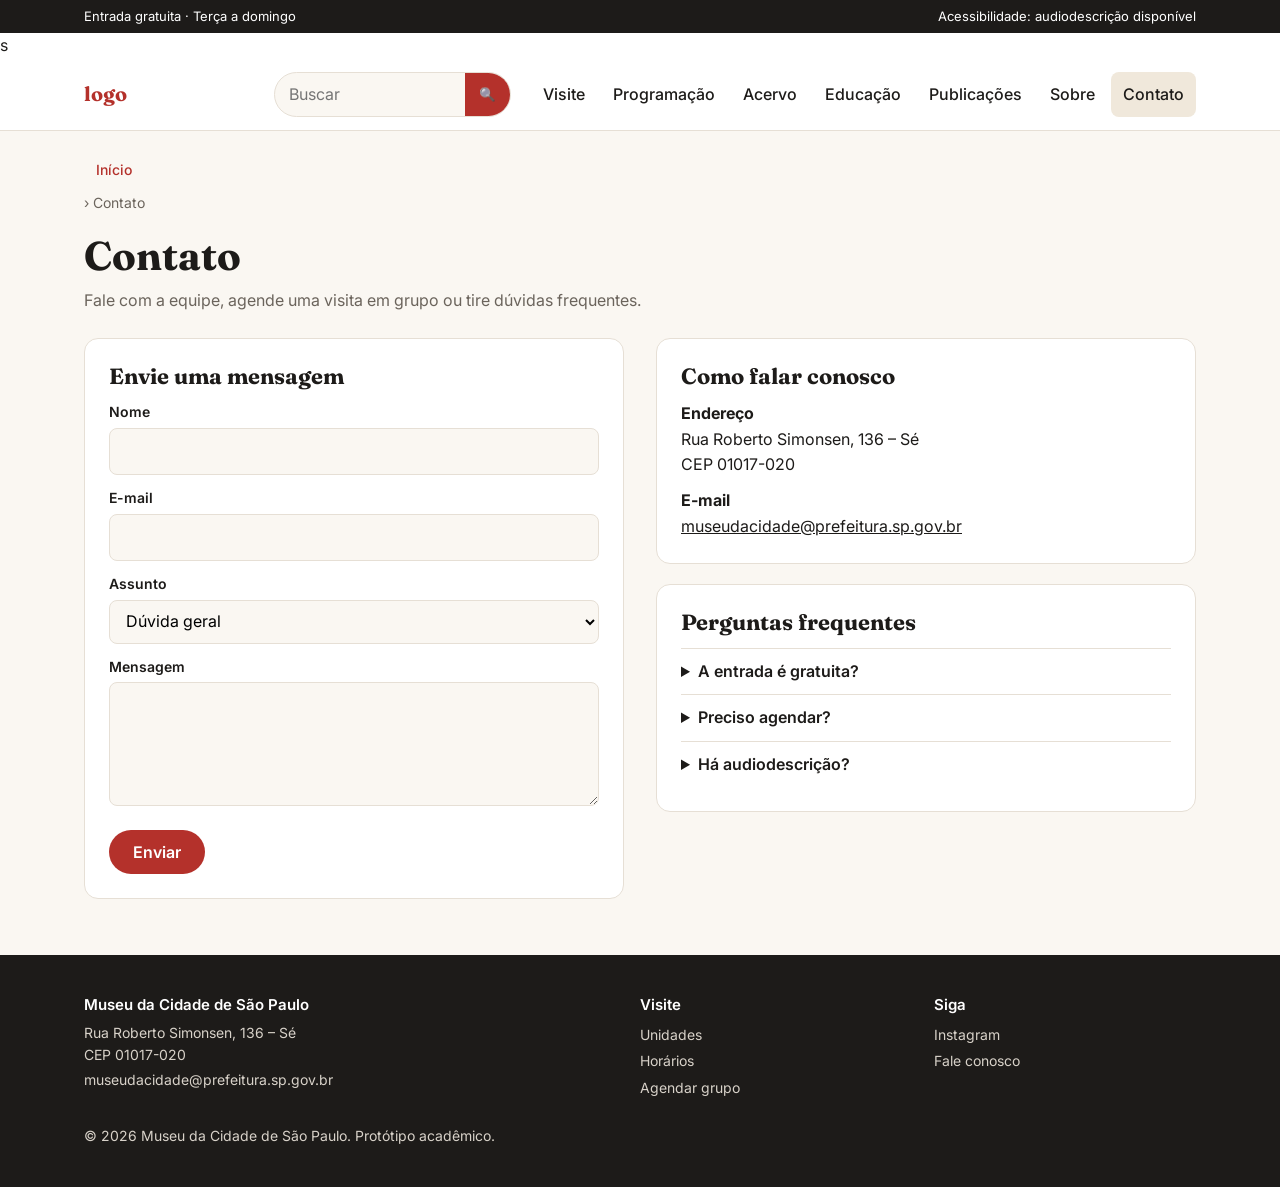
==== contatos.html @ bff8f85d "feat: adiciona css e html" ====
<!DOCTYPE html>
<html lang="pt-BR">

<head>
    <meta charset="utf-8">
    <meta name="viewport" content="width=device-width, initial-scale=1">

    <title>Contato | MCSP</title>

    <link rel="preconnect" href="https://fonts.googleapis.com">

    <link
        href="https://fonts.googleapis.com/css2?family=Fraunces:wght@600;700&family=Inter:wght@400;500;600&display=swap"
        rel="stylesheet"
    >

    <link rel="stylesheet" href="style.css">
</head>

<body>

    <a class="skip" href="#main">Pular para o conteúdo</a>

    <div class="top">
        <div class="wrap">
            <span>Entrada gratuita · Terça a domingo</span>
            <span>Acessibilidade: audiodescrição disponível</span>
        </div>
    </div>

    <header class="site">s
        <div class="wrap bar">

            <a class="logo" href="index.html">
                logo
            </a>

            <input type="checkbox" id="mt">
            <label class="burger" for="mt" aria-label="Abrir menu">☰</label>

            <form class="search" role="search" onsubmit="return false">
                <input
                    type="search"
                    placeholder="Buscar"
                    aria-label="Buscar no site"
                >
                <button aria-label="Buscar">🔍</button>
            </form>

            <nav aria-label="Principal">
                <ul>

                    <li>
                        <a href="unidades.html">Visite</a>
                        <ul>
                            <li>
                                <a href="unidades.html">Unidades</a>
                            </li>
                            <li>
                                <a href="unidades.html#horarios">Horários e como chegar</a>
                            </li>
                            <li>
                                <a href="contatos.html#agendar">Agendamento de grupos</a>
                            </li>
                        </ul>
                    </li>

                    <li>
                        <a href="index.html#cartaz">Programação</a>
                        <ul>
                            <li>
                                <a href="index.html#cartaz">Em cartaz</a>
                            </li>
                            <li>
                                <a href="index.html#programacao">Cursos e oficinas</a>
                            </li>
                            <li>
                                <a href="#">Exposições encerradas</a>
                            </li>
                            <li>
                                <a href="#">Tour virtual</a>
                            </li>
                        </ul>
                    </li>

                    <li>
                        <a href="#">Acervo</a>
                        <ul>
                            <li>
                                <a href="#">Nossos acervos</a>
                            </li>
                            <li>
                                <a href="#">Consultas e empréstimos</a>
                            </li>
                        </ul>
                    </li>

                    <li>
                        <a href="#">Educação</a>
                        <ul>
                            <li>
                                <a href="#">Para escolas e professores</a>
                            </li>
                            <li>
                                <a href="#">Para guias de turismo</a>
                            </li>
                            <li>
                                <a href="#">Acessibilidade e inclusão</a>
                            </li>
                        </ul>
                    </li>

                    <li>
                        <a href="#">Publicações</a>
                        <ul>
                            <li>
                                <a href="#">Livros e revistas</a>
                            </li>
                            <li>
                                <a href="#">Materiais educativos</a>
                            </li>
                            <li>
                                <a href="#">Debates e conversas</a>
                            </li>
                        </ul>
                    </li>

                    <li>
                        <a href="#">Sobre</a>
                        <ul>
                            <li>
                                <a href="#">Quem somos</a>
                            </li>
                            <li>
                                <a href="#">Missão, visão e valores</a>
                            </li>
                            <li>
                                <a href="#">Editais e chamadas</a>
                            </li>
                        </ul>
                    </li>

                    <li>
                        <a href="contatos.html" aria-current="page">Contato</a>
                    </li>

                </ul>
            </nav>

        </div>
    </header>

    <main id="main">

        <div class="wrap page">

            <nav class="crumbs" aria-label="Você está em">
                <a href="index.html">Início</a> › Contato
            </nav>

            <h1>Contato</h1>

            <p class="lead">
                Fale com a equipe, agende uma visita em grupo ou tire dúvidas frequentes.
            </p>

            <div class="two">

                <div class="box" id="agendar">

                    <h2>Envie uma mensagem</h2>

                    <form onsubmit="return false">

                        <label for="n">Nome</label>
                        <input id="n">

                        <label for="e">E-mail</label>
                        <input id="e" type="email">

                        <label for="a">Assunto</label>
                        <select id="a">
                            <option>Dúvida geral</option>
                            <option>Agendamento de grupo</option>
                            <option>Consulta ao acervo</option>
                            <option>Imprensa</option>
                        </select>

                        <label for="m">Mensagem</label>
                        <textarea id="m" rows="4"></textarea>

                        <button class="go">Enviar</button>

                    </form>

                </div>

                <div>

                    <div class="box">

                        <h2>Como falar conosco</h2>

                        <p>
                            <b>Endereço</b><br>
                            Rua Roberto Simonsen, 136 – Sé<br>
                            CEP 01017-020
                        </p>

                        <p style="margin-top:10px">
                            <b>E-mail</b><br>
                            <a href="mailto:museudacidade@prefeitura.sp.gov.br">
                                museudacidade@prefeitura.sp.gov.br
                            </a>
                        </p>

                    </div>

                    <div class="box" style="margin-top:20px">

                        <h2>Perguntas frequentes</h2>

                        <details>
                            <summary>A entrada é gratuita?</summary>
                            <p>Sim. Confirme por unidade.</p>
                        </details>

                        <details>
                            <summary>Preciso agendar?</summary>
                            <p>Grupos e escolas precisam de agendamento prévio.</p>
                        </details>

                        <details>
                            <summary>Há audiodescrição?</summary>
                            <p>Sim, consulte a página de acessibilidade.</p>
                        </details>

                    </div>

                </div>

            </div>
        </div>

    </main>

    <footer>

        <div class="wrap">

            <div>
                <h3>Museu da Cidade de São Paulo</h3>

                Rua Roberto Simonsen, 136 – Sé<br>
                CEP 01017-020<br>

                <a href="mailto:museudacidade@prefeitura.sp.gov.br">
                    museudacidade@prefeitura.sp.gov.br
                </a>
            </div>

            <div>
                <h3>Visite</h3>

                <a href="unidades.html">Unidades</a>
                <a href="unidades.html#horarios">Horários</a>
                <a href="contatos.html#agendar">Agendar grupo</a>
            </div>

            <div>
                <h3>Siga</h3>

                <a href="https://www.instagram.com/museudacidade/">
                    Instagram
                </a>

                <a href="contatos.html">Fale conosco</a>
            </div>

        </div>

        <div class="wrap" style="display:block;margin-top:24px">
            © 2026 Museu da Cidade de São Paulo. Protótipo acadêmico.
        </div>

    </footer>

</body>
</html>
---- style.css ----
:root {
    --bg: #faf7f2;
    --ink: #1d1b19;
    --mute: #6b645c;
    --brand: #b4312b;
    --brand-d: #8e231f;
    --card: #fff;
    --line: #e6dfd5;
    --sand: #f0e8db;
    --r: 14px;
}

* {
    box-sizing: border-box;
    margin: 0;
}

body {
    font: 16px/1.6 Inter, system-ui, sans-serif;
    background: var(--bg);
    color: var(--ink);
}

h1,
h2,
h3 {
    font-family: Fraunces, Georgia, serif;
    line-height: 1.2;
}

a {
    color: inherit;
}

.wrap {
    max-width: 1160px;
    margin: auto;
    padding: 0 24px;
}

.skip {
    position: absolute;
    left: -999px;
}

.skip:focus {
    left: 8px;
    top: 8px;
    background: #fff;
    padding: 8px;
    z-index: 99;
}

/* header */

.top {
    background: var(--ink);
    color: #fff;
    font-size: 13px;
    padding: 6px 0;
}

.top .wrap {
    display: flex;
    justify-content: space-between;
    gap: 12px;
    flex-wrap: wrap;
}

header.site {
    background: #fff;
    border-bottom: 1px solid var(--line);
    position: sticky;
    top: 0;
    z-index: 10;
}

.bar {
    display: flex;
    align-items: center;
    gap: 20px;
    min-height: 72px;
}

.logo {
    font: 700 20px Fraunces, serif;
    text-decoration: none;
    color: var(--brand);
    line-height: 1.1;
}

.logo small {
    display: block;
    font: 500 11px Inter, sans-serif;
    color: var(--mute);
    letter-spacing: .06em;
    text-transform: uppercase;
}

nav ul {
    list-style: none;
    padding: 0;
    display: flex;
    gap: 4px;
}

nav li {
    position: relative;
}

nav a {
    display: block;
    padding: 10px 12px;
    text-decoration: none;
    font-weight: 500;
    border-radius: 8px;
}

nav a:hover,
nav a[aria-current] {
    background: var(--sand);
}

nav li ul {
    display: none;
    position: absolute;
    top: 100%;
    left: 0;
    min-width: 240px;
    flex-direction: column;
    background: #fff;
    border: 1px solid var(--line);
    border-radius: 12px;
    padding: 8px;
    box-shadow: 0 12px 30px #0002;
}

nav li:hover > ul,
nav li:focus-within > ul {
    display: flex;
}

.search {
    margin-left: auto;
    display: flex;
    border: 1px solid var(--line);
    border-radius: 999px;
    overflow: hidden;
    background: var(--bg);
}

.search input {
    border: 0;
    background: none;
    padding: 9px 14px;
    font: inherit;
    width: 190px;
    outline: 0;
}

.search button {
    border: 0;
    background: var(--brand);
    color: #fff;
    padding: 0 14px;
    cursor: pointer;
}

.search:focus-within {
    outline: 2px solid var(--brand);
}

#mt,
.burger {
    display: none;
}

/* hero */

.hero {
    background: linear-gradient(135deg, #8e231f, #d9822b);
    color: #fff;
    padding: 64px 0 96px;
}

.hero .wrap {
    display: grid;
    grid-template-columns: 1.3fr 1fr;
    gap: 40px;
    align-items: center;
}

.hero h1 {
    font-size: clamp(32px, 5vw, 52px);
    margin-bottom: 14px;
}

.hero p {
    font-size: 18px;
    opacity: .95;
    margin-bottom: 24px;
}

.btn {
    display: inline-block;
    background: #fff;
    color: var(--brand-d);
    padding: 12px 22px;
    border-radius: 999px;
    font-weight: 600;
    text-decoration: none;
}

.btn.alt {
    background: none;
    color: #fff;
    border: 2px solid #fff;
    margin-left: 8px;
}

.visit {
    background: var(--card);
    color: var(--ink);
    border-radius: var(--r);
    padding: 24px;
    box-shadow: 0 20px 40px #0004;
}

.visit h2 {
    font-size: 20px;
    margin-bottom: 12px;
}

.visit dl {
    display: grid;
    grid-template-columns: auto 1fr;
    gap: 6px 14px;
    font-size: 15px;
}

.visit dt {
    font-weight: 600;
}

.visit dd {
    color: var(--mute);
}

/* sections */

section.s {
    padding: 56px 0;
}

.sh {
    display: flex;
    justify-content: space-between;
    align-items: baseline;
    margin-bottom: 24px;
}

.sh h2 {
    font-size: 28px;
}

.sh a {
    color: var(--brand);
    font-weight: 600;
}

.quick {
    margin-top: -56px;
    position: relative;
    display: grid;
    grid-template-columns: repeat(4, 1fr);
    gap: 16px;
}

.quick a {
    background: var(--card);
    border: 1px solid var(--line);
    border-radius: var(--r);
    padding: 20px;
    text-decoration: none;
    box-shadow: 0 6px 16px #0001;
}

.quick a:hover {
    border-color: var(--brand);
}

.quick b {
    display: block;
    font-size: 17px;
}

.quick span {
    color: var(--mute);
    font-size: 14px;
}

.grid {
    display: grid;
    grid-template-columns: repeat(auto-fill, minmax(250px, 1fr));
    gap: 20px;
}

.card {
    background: var(--card);
    border: 1px solid var(--line);
    border-radius: var(--r);
    overflow: hidden;
    text-decoration: none;
    display: flex;
    flex-direction: column;
}

.card:hover {
    box-shadow: 0 10px 24px #0002;
}

.ph {
    height: 140px;
    background: linear-gradient(
        135deg,
        var(--c1, #c9a27a),
        var(--c2, #7a5230)
    );
}

.card div.b {
    padding: 16px;
}

.tag {
    display: inline-block;
    font-size: 12px;
    font-weight: 600;
    background: var(--sand);
    padding: 2px 10px;
    border-radius: 999px;
    margin-bottom: 8px;
}

.card h3 {
    font-size: 18px;
    margin-bottom: 6px;
}

.card p {
    color: var(--mute);
    font-size: 14px;
}

.alt-bg {
    background: var(--sand);
}

/* inner */

.crumbs {
    font-size: 14px;
    color: var(--mute);
    padding: 18px 0;
}

.crumbs a {
    color: var(--brand);
}

.page h1 {
    font-size: 40px;
    margin-bottom: 8px;
}

.lead {
    color: var(--mute);
    max-width: 640px;
    margin-bottom: 24px;
}

.filters {
    display: flex;
    gap: 8px;
    flex-wrap: wrap;
    margin-bottom: 24px;
}

.filters a {
    border: 1px solid var(--line);
    background: #fff;
    padding: 6px 14px;
    border-radius: 999px;
    text-decoration: none;
    font-size: 14px;
}

.filters a:first-child {
    background: var(--ink);
    color: #fff;
}

.meta {
    list-style: none;
    padding: 0;
    font-size: 14px;
    margin-top: 10px;
}

.meta li {
    padding: 3px 0;
    border-top: 1px solid var(--line);
}

.two {
    display: grid;
    grid-template-columns: 1fr 1fr;
    gap: 32px;
    padding-bottom: 56px;
}

.box {
    background: #fff;
    border: 1px solid var(--line);
    border-radius: var(--r);
    padding: 24px;
}

.box h2 {
    font-size: 22px;
    margin-bottom: 12px;
}

label {
    display: block;
    font-weight: 600;
    font-size: 14px;
    margin: 12px 0 4px;
}

input,
select,
textarea {
    width: 100%;
    padding: 10px 12px;
    border: 1px solid var(--line);
    border-radius: 8px;
    font: inherit;
    background: var(--bg);
}

button.go {
    margin-top: 16px;
    border: 0;
    background: var(--brand);
    color: #fff;
    padding: 12px 24px;
    border-radius: 999px;
    font: 600 16px Inter, sans-serif;
    cursor: pointer;
}

details {
    border-top: 1px solid var(--line);
    padding: 10px 0;
}

summary {
    cursor: pointer;
    font-weight: 600;
}

/* footer */

footer {
    background: var(--ink);
    color: #d8d2c9;
    padding: 40px 0;
    font-size: 14px;
}

footer .wrap {
    display: grid;
    grid-template-columns: 2fr 1fr 1fr;
    gap: 32px;
}

footer h3 {
    color: #fff;
    font: 600 15px Inter, sans-serif;
    margin-bottom: 8px;
}

footer a {
    display: block;
    text-decoration: none;
    padding: 2px 0;
}

:focus-visible {
    outline: 3px solid #2563eb;
    outline-offset: 2px;
}

/* responsividade */

@media (max-width: 900px) {

    .burger {
        display: block;
        cursor: pointer;
        font-size: 26px;
        order: 3;
    }

    nav {
        display: none;
        position: absolute;
        top: 100%;
        left: 0;
        right: 0;
        background: #fff;
        border-bottom: 1px solid var(--line);
        padding: 8px 24px;
    }

    #mt:checked ~ nav {
        display: block;
    }

    nav ul {
        flex-direction: column;
    }

    nav li ul {
        display: flex;
        position: static;
        box-shadow: none;
        border: 0;
        padding: 0 0 0 14px;
    }

    .bar {
        flex-wrap: wrap;
    }

    .search {
        order: 2;
    }

    .search input {
        width: 130px;
    }

    .hero .wrap,
    .two,
    footer .wrap {
        grid-template-columns: 1fr;
    }

    .quick {
        grid-template-columns: 1fr 1fr;
    }
}
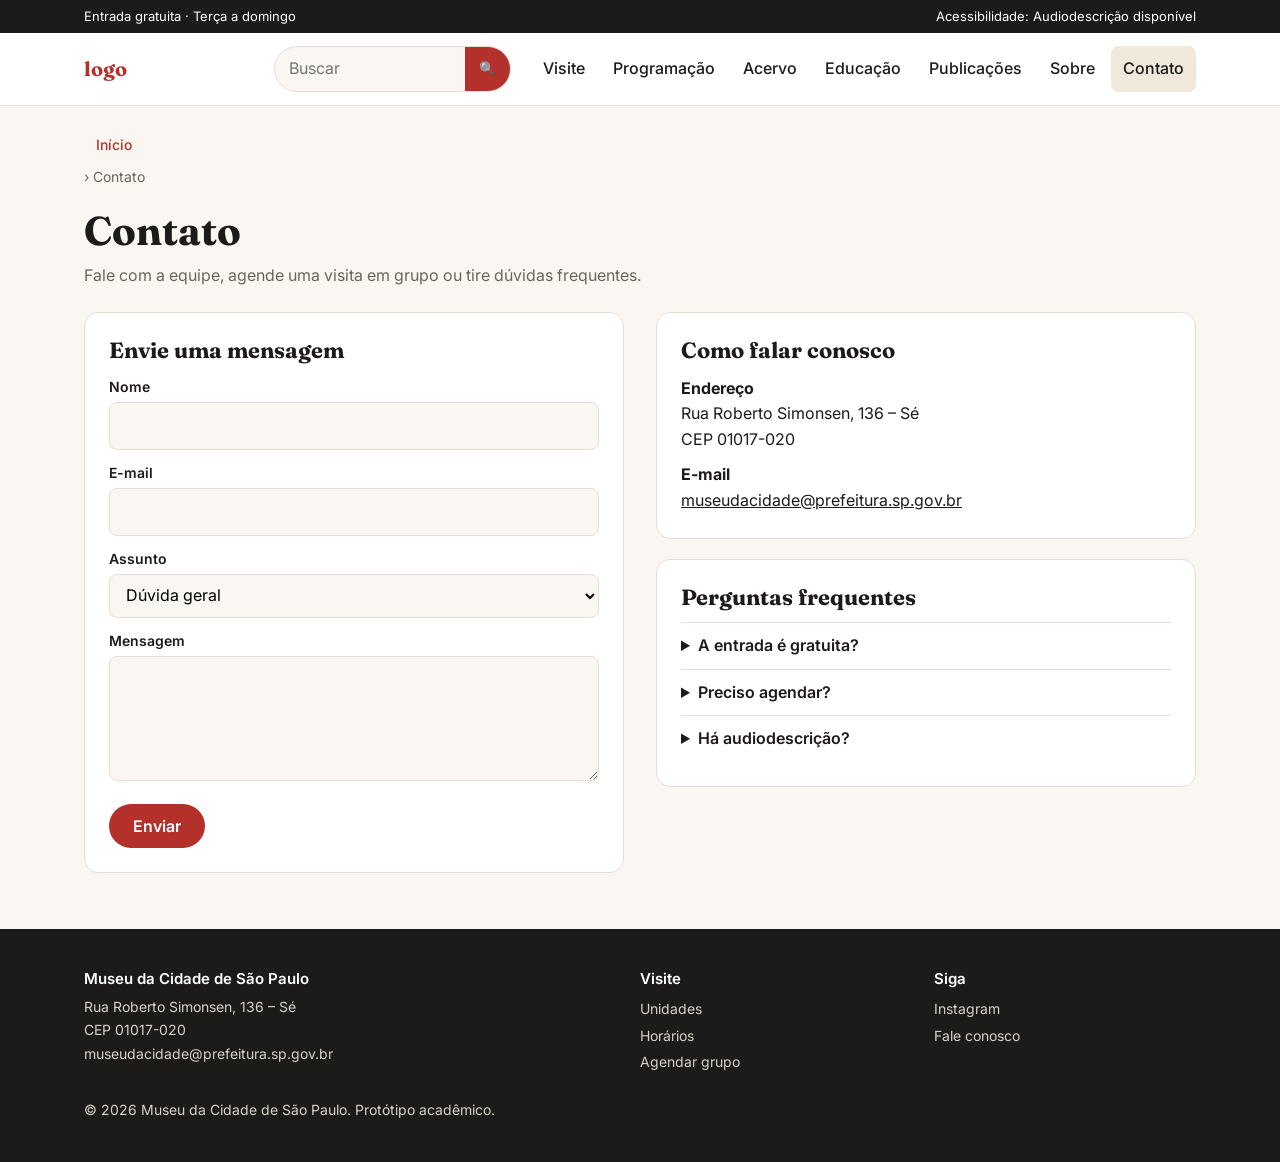
==== commit d90ba512: "feat: adiciona imagens" ====
--- a/contatos.html
+++ b/contatos.html
@@ -25,11 +25,11 @@
     <div class="top">
         <div class="wrap">
             <span>Entrada gratuita · Terça a domingo</span>
-            <span>Acessibilidade: audiodescrição disponível</span>
+            <span>Acessibilidade: Audiodescrição disponível</span>
         </div>
     </div>
 
-    <header class="site">s
+    <header class="site">
         <div class="wrap bar">
 
             <a class="logo" href="index.html">
--- a/style.css
+++ b/style.css
@@ -179,7 +179,9 @@
 /* hero */
 
 .hero {
-    background: linear-gradient(135deg, #8e231f, #d9822b);
+    background:
+        linear-gradient(rgba(0, 0, 0, .45), rgba(0, 0, 0, .45)),
+        url("img/banner.jpg") center / cover no-repeat;
     color: #fff;
     padding: 64px 0 96px;
 }
@@ -322,11 +324,14 @@
 
 .ph {
     height: 140px;
-    background: linear-gradient(
-        135deg,
-        var(--c1, #c9a27a),
-        var(--c2, #7a5230)
-    );
+    overflow: hidden;
+}
+
+.ph img {
+    width: 100%;
+    height: 100%;
+    object-fit: cover;
+    display: block;
 }
 
 .card div.b {
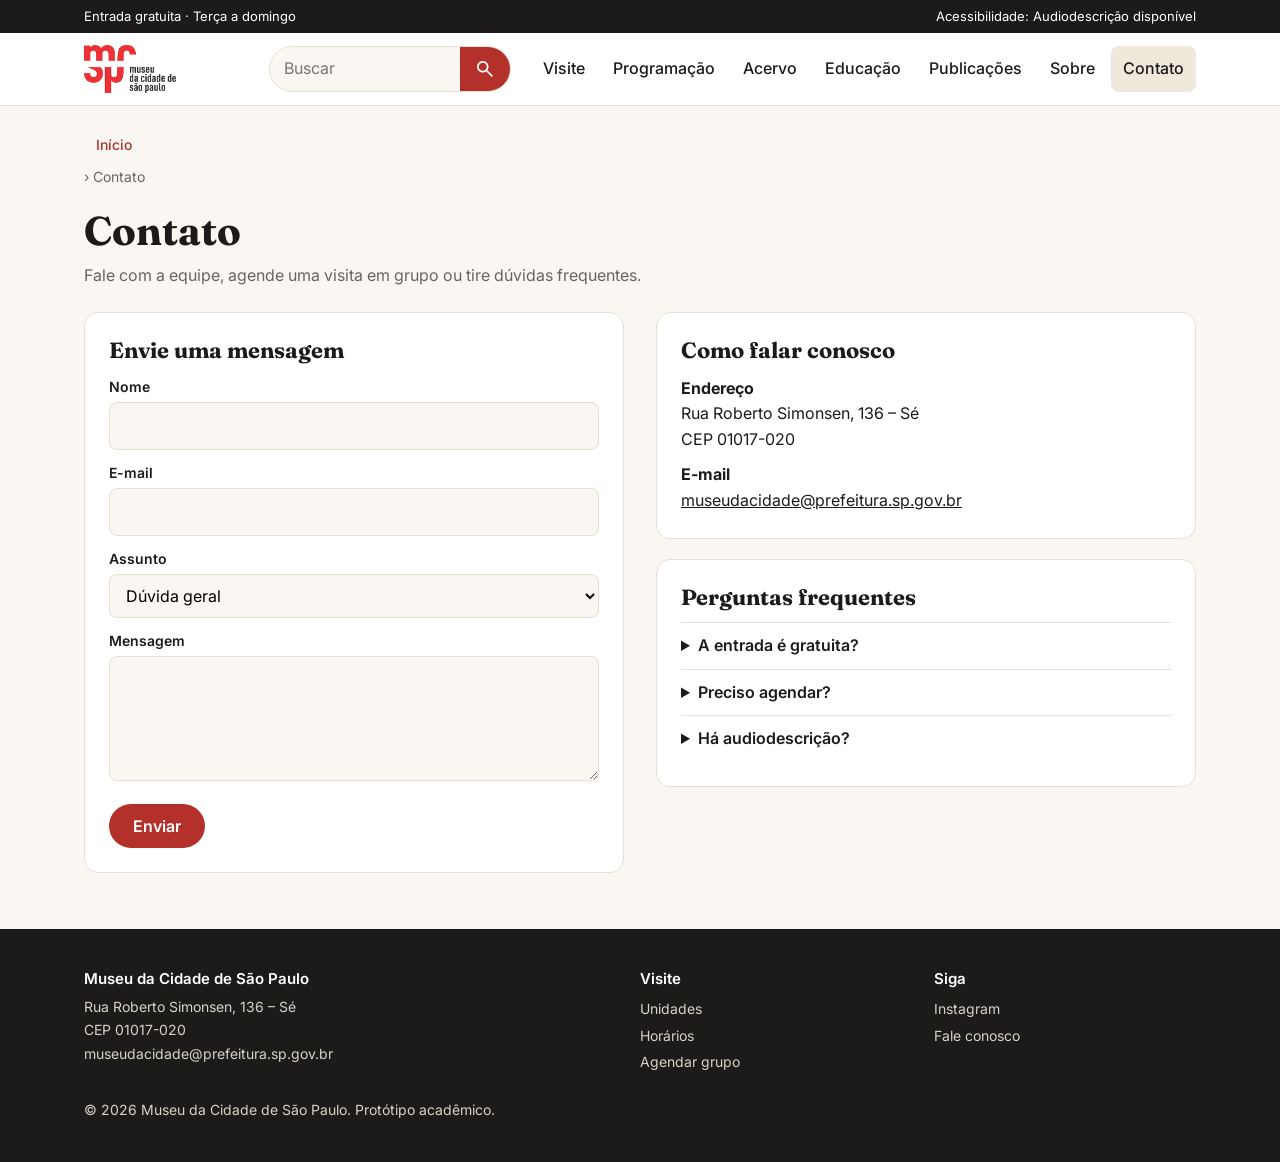
==== commit 1d21044c: "feat: adiciona logo" ====
--- a/contatos.html
+++ b/contatos.html
@@ -16,6 +16,10 @@
     >
 
     <link rel="stylesheet" href="style.css">
+
+    <link
+    href="https://fonts.googleapis.com/css2?family=Material+Symbols+Outlined:opsz,wght,FILL,GRAD@24,400,0,0"
+    rel="stylesheet"
 </head>
 
 <body>
@@ -32,9 +36,9 @@
     <header class="site">
         <div class="wrap bar">
 
-            <a class="logo" href="index.html">
-                logo
-            </a>
+        <a class="logo" href="index.html">
+            <img src="img/logo2.png" alt="Museu da Cidade de São Paulo, página inicial">
+        </a>
 
             <input type="checkbox" id="mt">
             <label class="burger" for="mt" aria-label="Abrir menu">☰</label>
@@ -45,7 +49,9 @@
                     placeholder="Buscar"
                     aria-label="Buscar no site"
                 >
-                <button aria-label="Buscar">🔍</button>
+            <button aria-label="Buscar">
+                 <span class="material-symbols-outlined" aria-hidden="true">search</span>
+            </button>
             </form>
 
             <nav aria-label="Principal">
--- a/style.css
+++ b/style.css
@@ -98,6 +98,12 @@
     text-transform: uppercase;
 }
 
+.logo img {
+    display: block;
+    height: 48px;
+    width: auto;
+}
+
 nav ul {
     list-style: none;
     padding: 0;
@@ -165,6 +171,12 @@
     color: #fff;
     padding: 0 14px;
     cursor: pointer;
+    display: flex;
+    align-items: center;
+}
+
+.search .material-symbols-outlined {
+    font-size: 22px;
 }
 
 .search:focus-within {
